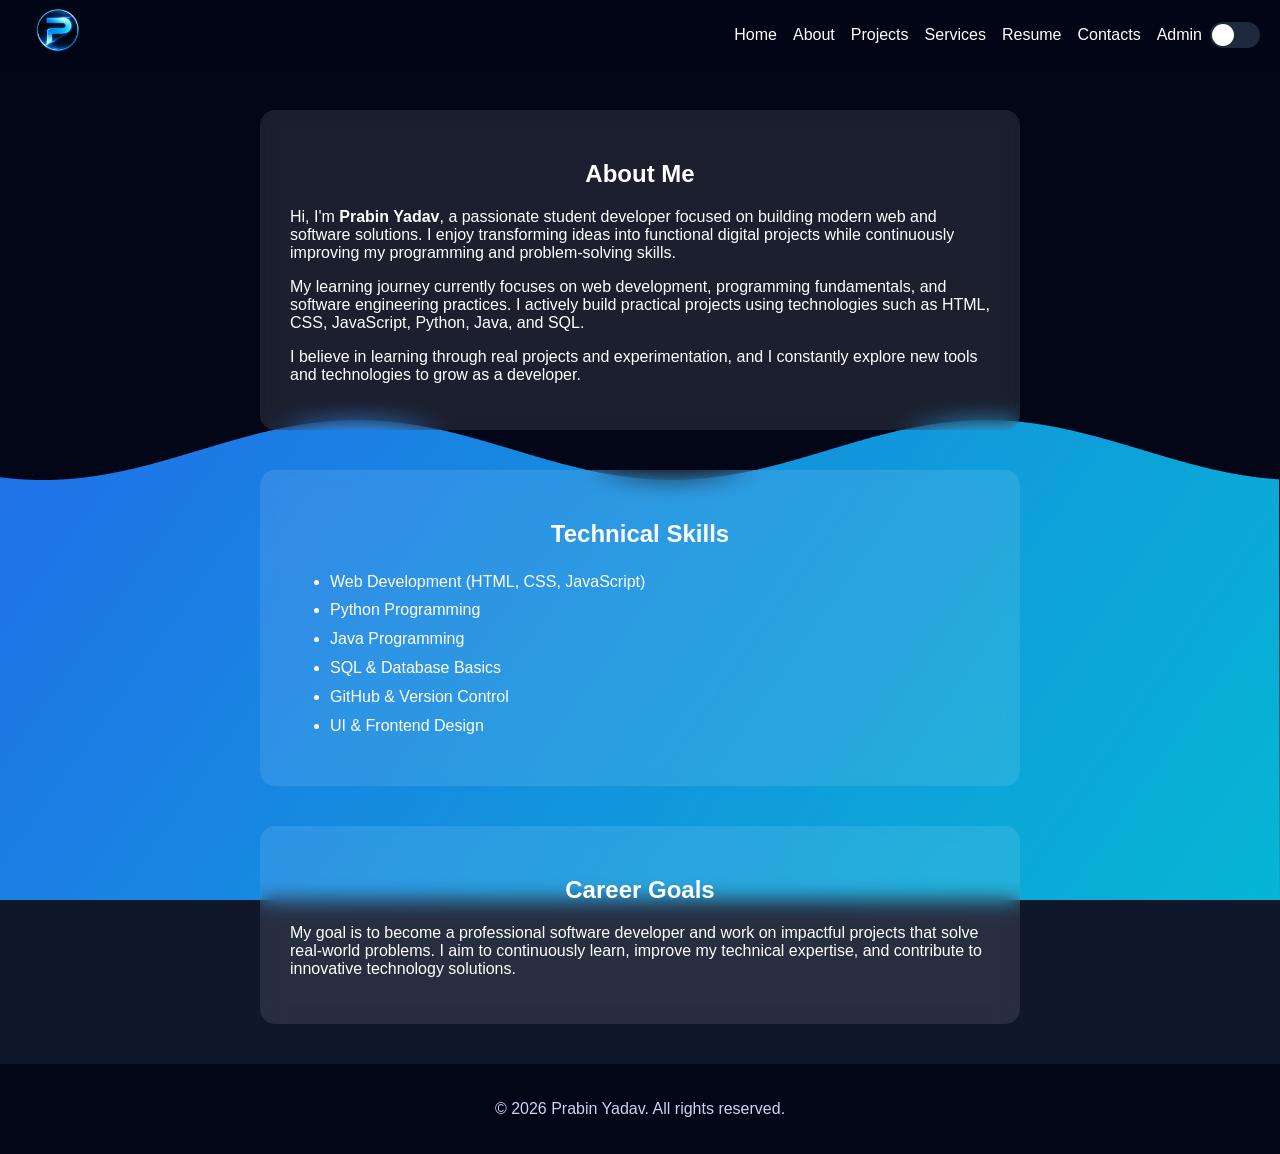
==== about.html @ 73e4a41b "Add files via upload" ====
<!DOCTYPE html>
          <html>
            <head>
           <meta name="viewport" content="width=device-width, initial-scale=1.0">
              <title>About | Prabin Yadav</title>
             <link rel="stylesheet" href="css/style.css">
            </head>

          <body>
             <canvas id="aboutCanvas" style="position:fixed;top:0;left:0;width:100vw;height:100vh;z-index:-1;"></canvas>
          <header>
    <h1 class="logo">
       <img src="images/logo.png" alt="Prabin Logo">
    </h1>


        <nav>
            <div class="menu-toggle" id="menuToggle">☰</div>
            <div class="nav-links" id="navLinks">
                <a href="index.html">Home</a>
                <a href="about.html">About</a>
                <a href="projects.html">Projects</a>
                <a href="services.html">Services</a>
                <a href="resume.html">Resume</a>
                <a href="contact.html">Contacts</a>
                <a href="admin/login.html">Admin</a>
                <div id="modeToggle" class="mode-toggle">
                    <div class="toggle-circle"></div>
                </div>
            </div>
        </nav>

</header>

<section class="glass fadeUp">

    <h2>About Me</h2>

    <p>
        Hi, I'm <strong>Prabin Yadav</strong>, a passionate student developer
        focused on building modern web and software solutions.
        I enjoy transforming ideas into functional digital projects
        while continuously improving my programming and problem-solving skills.
    </p>

    <p>
        My learning journey currently focuses on web development,
        programming fundamentals, and software engineering practices.
        I actively build practical projects using technologies such as
        HTML, CSS, JavaScript, Python, Java, and SQL.
    </p>

    <p>
        I believe in learning through real projects and experimentation,
        and I constantly explore new tools and technologies to grow as a
        developer.
    </p>

</section>

<section class="glass fadeUp">

    <h2>Technical Skills</h2>

    <ul style="line-height:1.8">
        <li>Web Development (HTML, CSS, JavaScript)</li>
        <li>Python Programming</li>
        <li>Java Programming</li>
        <li>SQL & Database Basics</li>
        <li>GitHub & Version Control</li>
        <li>UI & Frontend Design</li>
    </ul>

</section>

<section class="glass fadeUp">

    <h2>Career Goals</h2>

    <p>
        My goal is to become a professional software developer and work
        on impactful projects that solve real-world problems. I aim to
        continuously learn, improve my technical expertise, and contribute
        to innovative technology solutions.
    </p>

</section>

<footer>
    <p>© 2026 Prabin Yadav. All rights reserved. </p>
</footer>
       <script src="js/about.js"></script>

</body>
</html>

</body>
</html>
---- css/style.css ----
:root {
    --bg:#0f172a;
    --text:white;
    --card:#1e293b;
    --hero-text:#f8fafc;
}

.light {
    --bg:#f1f5f9;
    --text:#111;
    --card:white;
    --hero-text:#f8fafc;
}

body {
    margin:0;
    font-family: Arial;
    background: var(--bg);
    color: var(--text);
    transition:0.3s;
}


#particles {
    position: fixed;
    width:100%;
    height:100%;
    z-index:-1;
    top:0;
    left:0;
    background:#020617;
}

.logo img {
    height: 75px;
    width: auto;
    object-fit: contain;
    animation:fadeUp 1s ease forwards;

}


#aboutCanvas {
    position: fixed;
    width: 100%;
    height: 100%;
    top: 0;
    left: 0;
    z-index: -1;
    background: #020617;
}

#servicesCanvas {
    position: fixed;
    width: 100%;
    height: 100%;
    top: 0;
    left: 0;
    z-index: -1;
    background: #020617;
}

#resumeCanvas{
    position:fixed;
    width:100%;
    height:100%;
    top:0;
    left:0;
    z-index:-1;
    background:#020617;
}

#projectsCanvas{
    position:fixed;
    width:100%;
    height:100%;
    top:0;
    left:0;
    z-index:-1;
    background:#020617;
}

#contactCanvas {
    position:fixed;
    width:100%;
    height:100%;
    top:0;
    left:0;
    z-index:-1;
    background:#020617;
}


.contact-icons {
    margin-top:25px;
    display:flex;
    justify-content:center;
    gap:20px;
}

.contact-icons a {
    font-size:24px;
    color:white;
    transition:0.3s;
}

.contact-icons a:hover {
    color:#38bdf8;
    transform:scale(1.2);
}


header {
    background: rgba(2,6,23,0.6);
    backdrop-filter: blur(10px);
    height: 70px;
    padding:0px 20px;
    display:flex;
    justify-content:space-between;
    align-items:center;
    position:sticky;
    top:0;
    z-index:1000;
    transition:0.3s;
    animation: fadeIn 1s ease-in-out;
}

header.scrolled {
    background: rgba(2,6,23,0.95);
    box-shadow:0 4px 10px rgba(0,0,0,0.4);
}

.light header {
    background: rgba(255,255,255,0.8);
}

.light header.scrolled {
    background: rgba(255,255,255,0.95);
}


nav a {
    color:var(--text);
    margin:0px 8px;
    
    font-size: 16px;
    text-decoration:none;
    position:relative;
}

nav a::after {
    content:"";
    position:absolute;
    width:0;
    height:2px;
    bottom:-4px;
    left:0;
    background:#38bdf8;
    transition:0.3s;
}

nav a:hover::after {
    width:100%;
}

nav button {
    background:linear-gradient(45deg,#2563eb,#06b6d4);
    border:none;
    padding:6px 12px;
    border-radius:6px;
    cursor:pointer;
    color:white;
}

nav {
    display:flex;
    align-items:center;
  
}

.menu-toggle {
    display:none;
    font-size:26px;
    cursor:pointer;
    color:white;
}

.nav-links {
    display:flex;
    align-items:center;
}

.mode-toggle {
    width:50px;
    height:26px;
    background:#1e293b;
    border-radius:20px;
    cursor:pointer;
    position:relative;
    transition:0.3s;
}

.toggle-circle {
    width:22px;
    height:22px;
    background:white;
    border-radius:50%;
    position:absolute;
    top:2px;
    left:2px;
    transition:0.3s;
}

.light .mode-toggle {
    background:#38bdf8;
}

.light .toggle-circle {
    left:26px;
}


@media (max-width:768px) {

    .menu-toggle {
        display:block;
        font-size: 26px;
        cursor: pointer;
        color: var(--text);
        z-index: 1001;
    }

    .nav-links {
        position:fixed;
        top:60px;
        right:-100%;
        width: 60%;
        max-width: 260px;
        height: 100vh;
        background:rgba(2,6,23,0.95);
        backdrop-filter: blur(10px);
        display:flex;
        flex-direction:column;
        align-items:center;
        padding-top:25px;
        transition:0.3s ease;
        z-index:1000;
    }

    .nav-links a {
        margin:14px 0;
        font-size:18px;
        color: white;
    }

    .nav-links.active {
        right:0;
    }
}

@media (max-width: 768px) {
    #projectList {
        grid-template-columns: repeat(2, 1fr);
    }
}

#projectList {
    display: grid;
    grid-template-columns: repeat(3, 1fr);
    gap: 20px;
}


.hero {
    text-align: center;
    padding: 40px 20px;
    margin: 25px auto;
    border-radius: 15px;
    max-width: 500px;
    background: linear-gradient(
        45deg,
        rgba(63, 15, 240, 0.65),
        rgba(10, 197, 230, 0.65)
    );
}



.column-layout {
    flex-direction:column;
    text-align:center;
}

.column-layout .hero-image {
    margin-bottom:20px;
}



.glass {
    margin:40px auto;
    padding:30px;
    border-radius:15px;
    background:rgba(255,255,255,0.1);
    backdrop-filter:blur(10px);
    max-width:700px;   
    width:90%;
    color: var(--text);
}



.cards {
    display:grid;
    grid-template-columns:repeat(auto-fit,minmax(260px,1fr));
    gap:20px;
    padding:20px;
}

.card {
    background:var(--card);
    border-radius:12px;
    overflow:hidden;
    transition:0.3s;
    text-align:center; 
}

.card img {
    width:100%;
    height:200px;
    
    object-fit:contain;
    background:#093457;
}



.card h3,
.card p {
    text-align:center;
}

.card:hover {
    transform:translateY(-8px);
}


.fadeUp {
    animation:fadeIn 1s ease forwards;
}

@keyframes fadeIn {
    from {opacity:0; transform:translateY(20px);}
    to {opacity:1; transform:translateY(0);}
}

footer {
    background:rgba(2,6,23,0.9);
    backdrop-filter:blur(8px);
    color:#cbd5f1;
    padding:20px;
    text-align:center;
    margin-top:40px;
}

.footer-social {
    margin:12px 0;
    display:flex;
    justify-content:center;
    gap:12px;
}

.social-btn {
    width:38px;
    height:38px;
    display:flex;
    align-items:center;
    justify-content:center;

    border-radius:50%;
    text-decoration:none;
    font-weight:bold;
    color:white;

    background:linear-gradient(45deg,#2563eb,#06b6d4);
    transition:0.3s;
}

.social-btn:hover {
    transform:translateY(-3px);
    box-shadow:0 6px 15px rgba(0,0,0,0.4);
}


textarea {
    width:100%;
    padding:12px;
    margin:7px 0;
    border:none;
    border-radius:10px;
    background:rgba(255,255,255,0.2);
    color:black;
    resize:none;
    height:120px;
    box-sizing: border-box;
}

h2 {
    text-align: center;

}

.contact-box {
    max-width:500px;
    width:90%;
    margin:30px auto;
    padding:20px;
}

#contactForm {
    display:flex;
    flex-direction:column;
    align-items:center;
    gap:12px;
    margin-top:15px;
}

#contactForm input,
#contactForm textarea {
    width:80%;           
    padding:8px 12px;
    border-radius:8px;
    border:none;
    font-size:14px;
    outline:none;
    background:rgba(255,255,255,0.9);
    transition:0.3s;
    box-sizing:border-box;
}

#contactForm textarea {
    height:90px;
    resize:none;
}

#contactForm input:focus,
#contactForm textarea:focus {
    box-shadow:0 0 6px rgba(56,189,248,0.6);
}

#contactForm button {
    width:80%;
    margin-top:8px;
    padding:9px;
    border:none;
    border-radius:8px;
    background:linear-gradient(45deg,#2563eb,#06b6d4);
    color:white;
    font-size:14px;
    cursor:pointer;
    transition:0.3s;
}

#contactForm button:hover {
    transform:translateY(-2px);
    box-shadow:0 6px 18px rgba(0,0,0,0.3);
}



.hero-content {
    display:flex;
    justify-content:space-between;
    align-items:center;
    max-width:1100px;
    margin:auto;
    gap:40px;
    flex-wrap:wrap;
}

.hero-text {
    flex:1;
    min-width:300px;
}

.intro {
    font-size:22px;
    margin-bottom:10px;
}


.hero-image {
    flex:1;
    display:flex;
    justify-content:center;
}

.hero-image img {
    width:200px;
    height:200px;
    object-fit:cover;
    border-radius:50%;
    border:5px solid white;
    box-shadow:0 10px 25px rgba(0,0,0,0.4);
}


.cursor {
    font-weight:bold;
    animation:blink 1s infinite;
}

@keyframes blink {
    50% {opacity:0;}
}


.light .glass {
    background: rgba(255,255,255,0.7);
    color: #111;
}


.light .hero {
    background: linear-gradient(
        45deg,
        rgba(63,15,240,0.35),
        rgba(10,197,230,0.35)
    );
}

.glass,
.glass h2,
.glass p {
    color: var(--text);
}

.hero,
.hero h2,
.hero h3,
.hero p,
.hero .intro,
.hero #typing,
.hero .cursor {
    color: var(--hero-text);
}
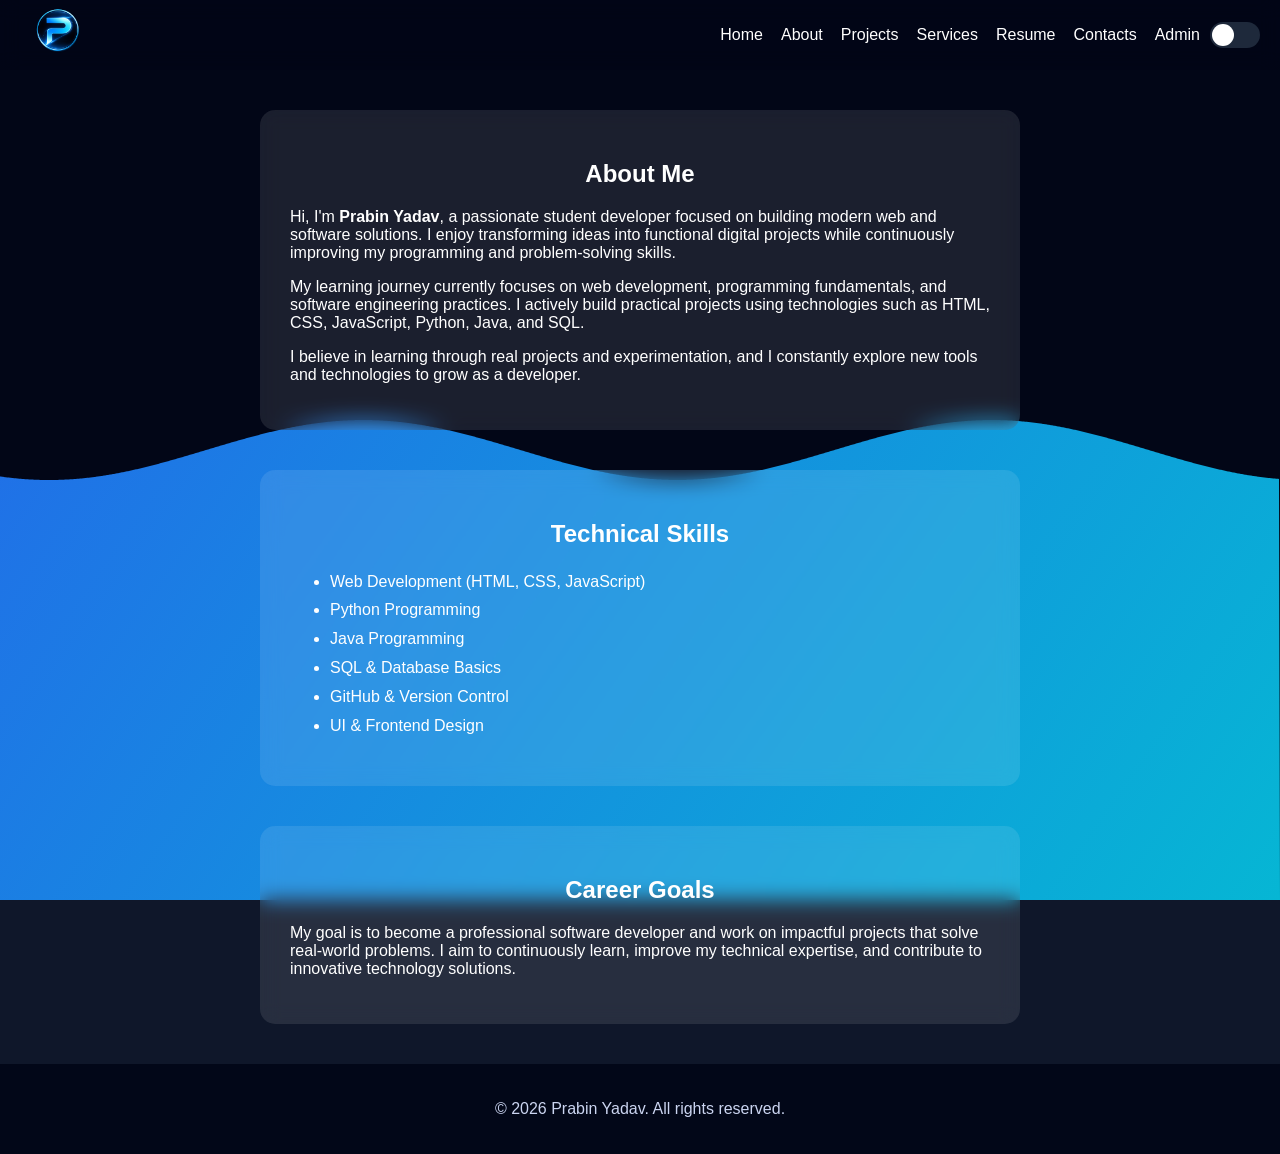
==== commit 6bf5bc19: "Fix HTML structure and update menu icon" ====
--- a/about.html
+++ b/about.html
@@ -15,7 +15,9 @@
 
 
         <nav>
-            <div class="menu-toggle" id="menuToggle">☰</div>
+            <div class="menu-toggle" id="menuToggle">
+                <span id="menuIcon">☰</span>
+            </div>
             <div class="nav-links" id="navLinks">
                 <a href="index.html">Home</a>
                 <a href="about.html">About</a>
@@ -96,3 +98,4 @@
 
 </body>
 </html>
+
--- a/css/style.css
+++ b/css/style.css
@@ -18,8 +18,12 @@
     background: var(--bg);
     color: var(--text);
     transition:0.3s;
-}
-
+    overflow-x: hidden;
+}
+
+body.menu-open {
+    overflow: hidden;
+}  
 
 #particles {
     position: fixed;
@@ -188,6 +192,8 @@
 .nav-links {
     display:flex;
     align-items:center;
+    gap: 2px;
+    position: relative;
 }
 
 .mode-toggle {
@@ -222,19 +228,24 @@
 
 @media (max-width:768px) {
 
+    nav {
+    position: relative;
+    width: 100%;
+}
+    
     .menu-toggle {
         display:block;
         font-size: 26px;
         cursor: pointer;
         color: var(--text);
-        z-index: 1001;
+        z-index: 1100;
     }
 
     .nav-links {
         position:fixed;
-        top:60px;
+        top: 0;
         right:-100%;
-        width: 60%;
+        width: 75%;
         max-width: 260px;
         height: 100vh;
         background:rgba(2,6,23,0.95);
@@ -242,9 +253,11 @@
         display:flex;
         flex-direction:column;
         align-items:center;
-        padding-top:25px;
-        transition:0.3s ease;
-        z-index:1000;
+        justify-content: start;
+        padding-top:80px;
+        transition: right 0.35s cubic-bezier(.77,0,.18,1);
+        z-index:2000;
+        box-shadow: -5px 0 20px rgba(0,0,0,0.5);
     }
 
     .nav-links a {
@@ -254,7 +267,7 @@
     }
 
     .nav-links.active {
-        right:0;
+        right: 0;
     }
 }
 
@@ -545,3 +558,11 @@
     color: var(--hero-text);
 }
 
+
+
+
+
+
+
+
+
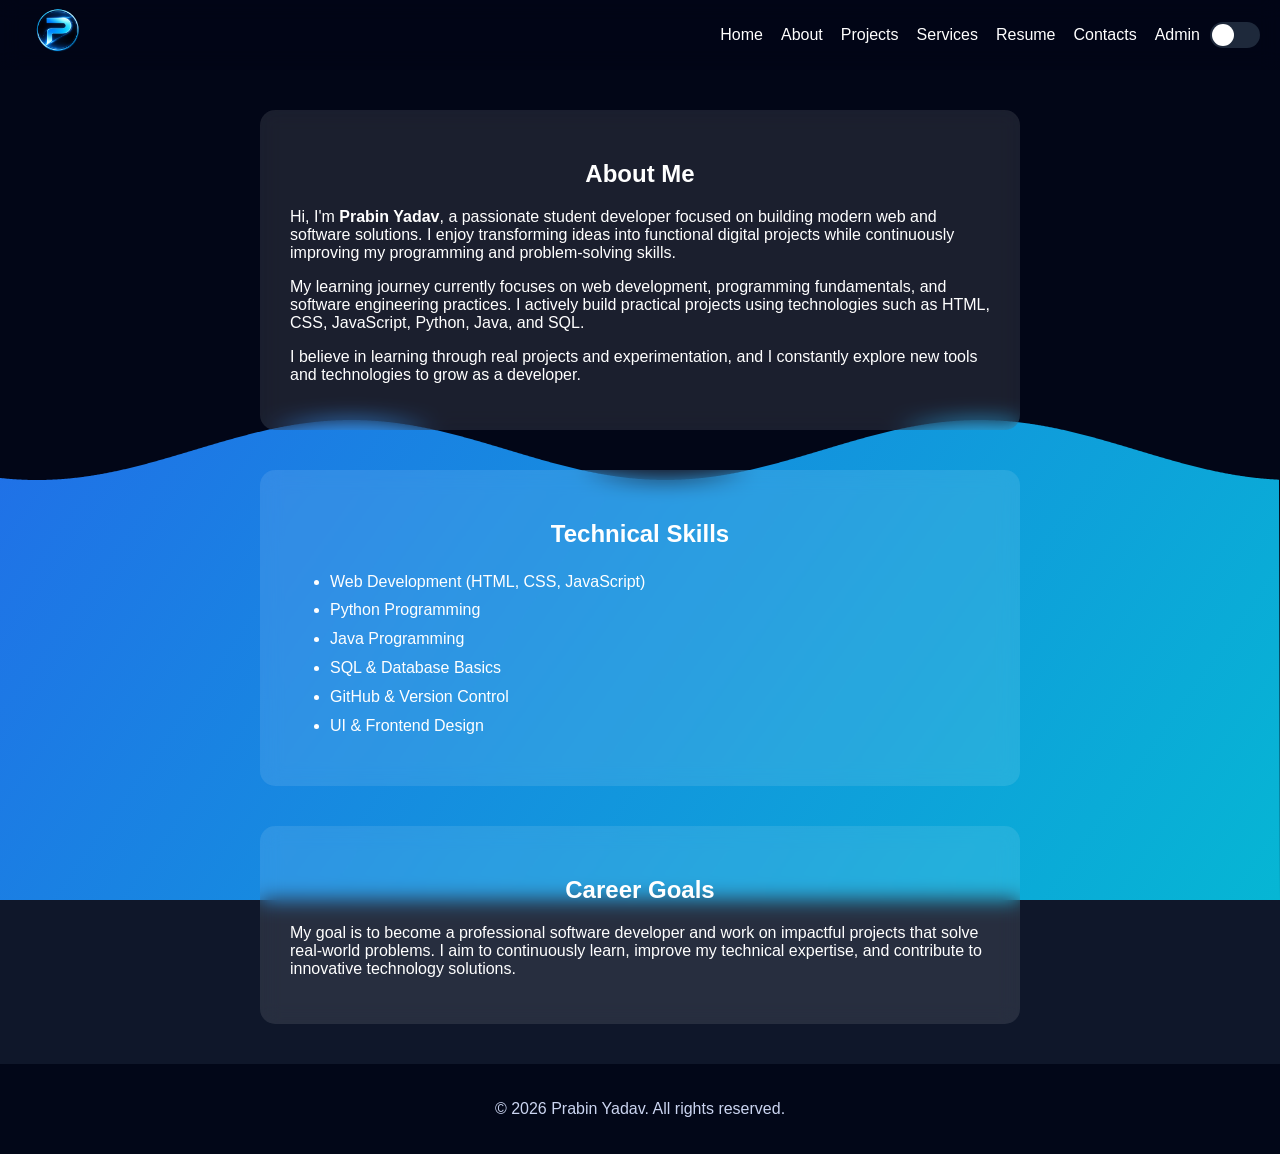
==== commit 217db883: "Refactor about.html for improved HTML structure Updated HTML structure and added charset meta tag." ====
--- a/about.html
+++ b/about.html
@@ -1,6 +1,7 @@
 <!DOCTYPE html>
           <html>
             <head>
+               <meta charset="UTF-8">
            <meta name="viewport" content="width=device-width, initial-scale=1.0">
               <title>About | Prabin Yadav</title>
              <link rel="stylesheet" href="css/style.css">
@@ -99,3 +100,4 @@
 </body>
 </html>
 
+
--- a/css/style.css
+++ b/css/style.css
@@ -10,6 +10,12 @@
     --text:#111;
     --card:white;
     --hero-text:#f8fafc;
+}
+
+html, body {
+    width: 100%;
+    max-width: 100%;
+    overflow-x: hidden;
 }
 
 body {
@@ -179,6 +185,7 @@
 nav {
     display:flex;
     align-items:center;
+    justify-content: flex-end;
   
 }
 
@@ -187,6 +194,10 @@
     font-size:26px;
     cursor:pointer;
     color:white;
+    margin-left: auto;
+    padding: 8px 10px;
+    position: relative;
+    z-index: 4000;
 }
 
 .nav-links {
@@ -229,7 +240,7 @@
 @media (max-width:768px) {
 
     nav {
-    position: relative;
+    justify-content: flex-end;
     width: 100%;
 }
     
@@ -244,8 +255,8 @@
     .nav-links {
         position:fixed;
         top: 0;
-        right:-100%;
-        width: 75%;
+        right: -120%;
+        width: 60%;
         max-width: 260px;
         height: 100vh;
         background:rgba(2,6,23,0.95);
@@ -253,10 +264,11 @@
         display:flex;
         flex-direction:column;
         align-items:center;
-        justify-content: start;
-        padding-top:80px;
-        transition: right 0.35s cubic-bezier(.77,0,.18,1);
-        z-index:2000;
+        
+        padding-top:90px;
+        
+        transition: right 0.35s ease;
+        z-index: 1500;
         box-shadow: -5px 0 20px rgba(0,0,0,0.5);
     }
 
@@ -269,6 +281,18 @@
     .nav-links.active {
         right: 0;
     }
+}
+
+#menuIcon {
+    position: relative;
+    z-index: 2000;
+}
+
+body.menu-open #menuToggle {
+    position: fixed;
+    right: 20px;
+    top: 20px;
+    z-index: 4000;
 }
 
 @media (max-width: 768px) {
@@ -566,3 +590,7 @@
 
 
 
+
+
+
+
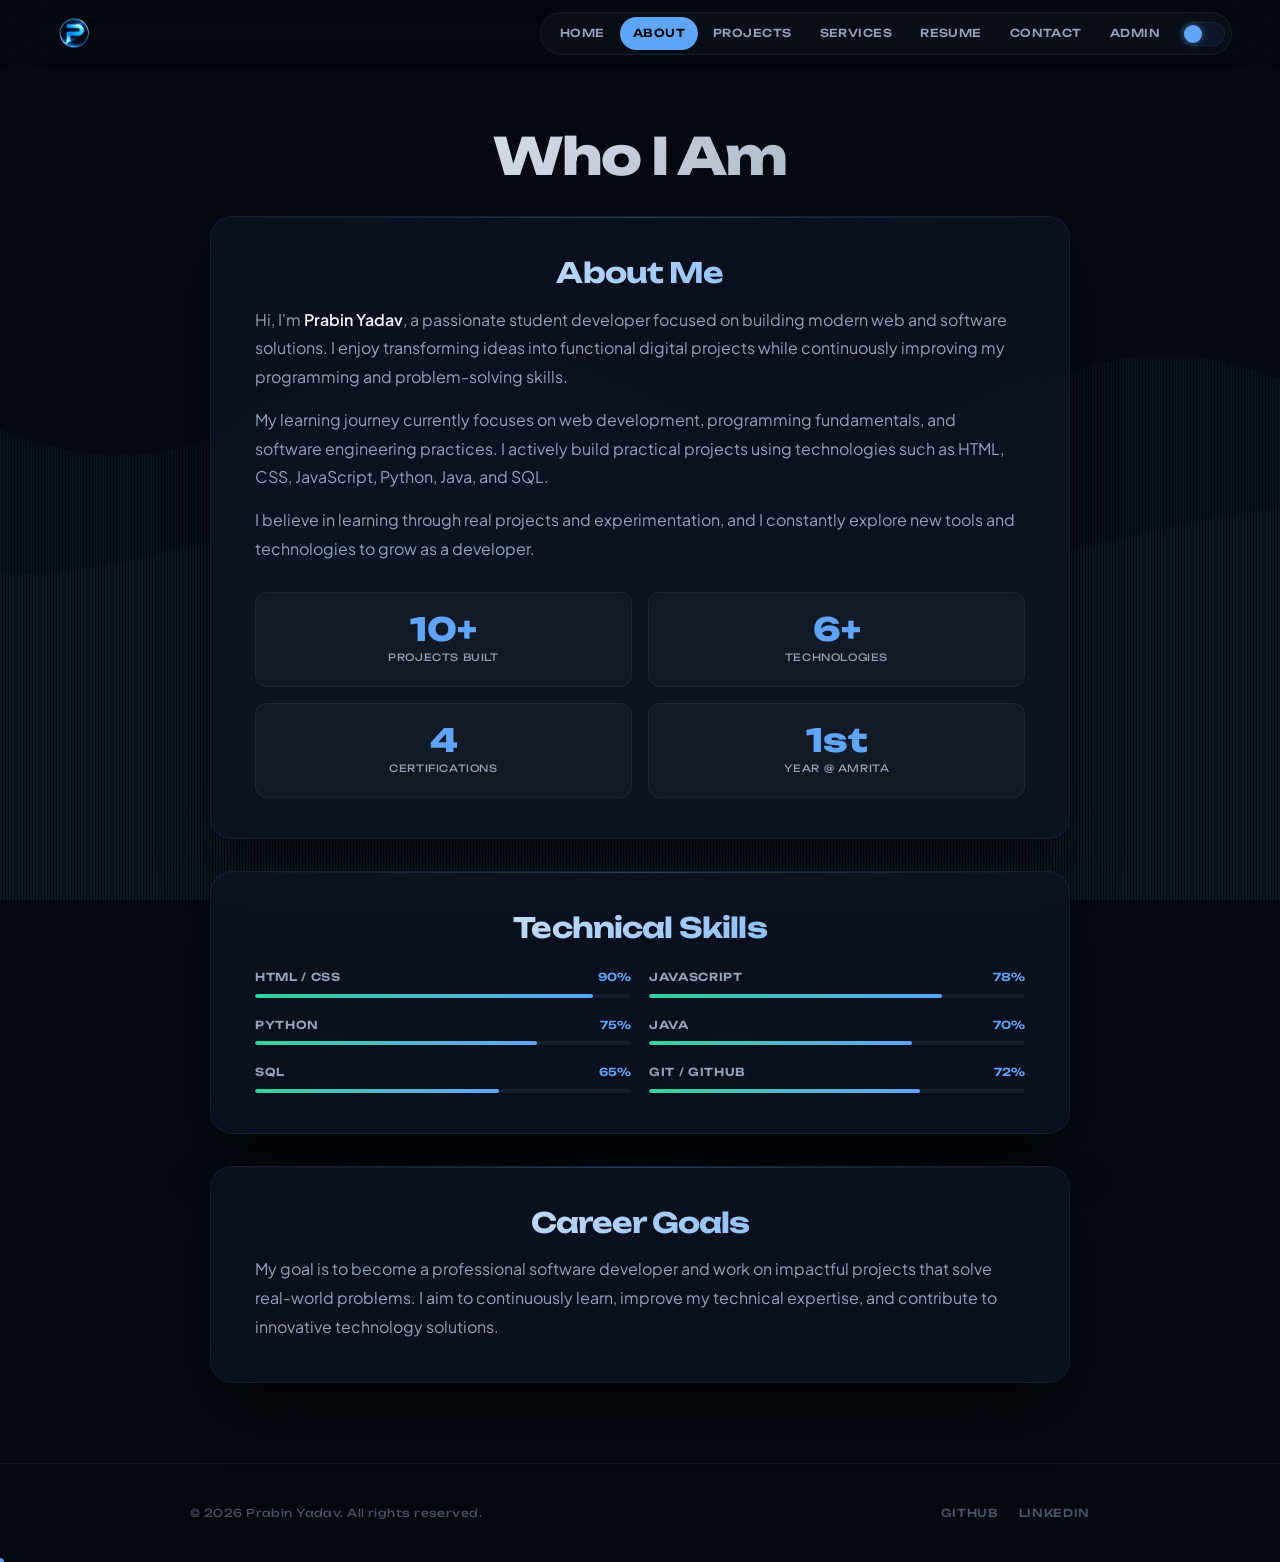
==== commit f1ac0e39: "Add files via upload" ====
--- a/about.html
+++ b/about.html
@@ -1,103 +1,187 @@
-<!DOCTYPE html>
-          <html>
-            <head>
-               <meta charset="UTF-8">
-           <meta name="viewport" content="width=device-width, initial-scale=1.0">
-              <title>About | Prabin Yadav</title>
-             <link rel="stylesheet" href="css/style.css">
-            </head>
-
-          <body>
-             <canvas id="aboutCanvas" style="position:fixed;top:0;left:0;width:100vw;height:100vh;z-index:-1;"></canvas>
-          <header>
-    <h1 class="logo">
-       <img src="images/logo.png" alt="Prabin Logo">
-    </h1>
-
-
-        <nav>
-            <div class="menu-toggle" id="menuToggle">
-                <span id="menuIcon">☰</span>
-            </div>
-            <div class="nav-links" id="navLinks">
-                <a href="index.html">Home</a>
-                <a href="about.html">About</a>
-                <a href="projects.html">Projects</a>
-                <a href="services.html">Services</a>
-                <a href="resume.html">Resume</a>
-                <a href="contact.html">Contacts</a>
-                <a href="admin/login.html">Admin</a>
-                <div id="modeToggle" class="mode-toggle">
-                    <div class="toggle-circle"></div>
-                </div>
-            </div>
-        </nav>
-
-</header>
-
-<section class="glass fadeUp">
-
-    <h2>About Me</h2>
-
-    <p>
-        Hi, I'm <strong>Prabin Yadav</strong>, a passionate student developer
-        focused on building modern web and software solutions.
-        I enjoy transforming ideas into functional digital projects
-        while continuously improving my programming and problem-solving skills.
-    </p>
-
-    <p>
-        My learning journey currently focuses on web development,
-        programming fundamentals, and software engineering practices.
-        I actively build practical projects using technologies such as
-        HTML, CSS, JavaScript, Python, Java, and SQL.
-    </p>
-
-    <p>
-        I believe in learning through real projects and experimentation,
-        and I constantly explore new tools and technologies to grow as a
-        developer.
-    </p>
-
-</section>
-
-<section class="glass fadeUp">
-
-    <h2>Technical Skills</h2>
-
-    <ul style="line-height:1.8">
-        <li>Web Development (HTML, CSS, JavaScript)</li>
-        <li>Python Programming</li>
-        <li>Java Programming</li>
-        <li>SQL & Database Basics</li>
-        <li>GitHub & Version Control</li>
-        <li>UI & Frontend Design</li>
-    </ul>
-
-</section>
-
-<section class="glass fadeUp">
-
-    <h2>Career Goals</h2>
-
-    <p>
-        My goal is to become a professional software developer and work
-        on impactful projects that solve real-world problems. I aim to
-        continuously learn, improve my technical expertise, and contribute
-        to innovative technology solutions.
-    </p>
-
-</section>
-
-<footer>
-    <p>© 2026 Prabin Yadav. All rights reserved. </p>
-</footer>
-       <script src="js/about.js"></script>
-
-</body>
-</html>
-
-</body>
-</html>
-
-
+<!DOCTYPE html>
+<html lang="en">
+<head>
+  <meta charset="UTF-8">
+  <meta name="viewport" content="width=device-width, initial-scale=1.0">
+  <title>About | Prabin Yadav</title>
+  <link rel="stylesheet" href="css/style.css">
+</head>
+<body>
+
+<canvas id="aboutCanvas"></canvas>
+
+<header>
+  <div class="logo">
+    <img src="images/logo.png" alt="Prabin Yadav">
+  </div>
+  <nav>
+    <div class="nav-links" id="navLinks">
+      <a href="index.html">Home</a>
+      <a href="about.html">About</a>
+      <a href="projects.html">Projects</a>
+      <a href="services.html">Services</a>
+      <a href="resume.html">Resume</a>
+      <a href="contact.html">Contact</a>
+      <a href="admin/login.html">Admin</a>
+      <div id="modeToggle" class="mode-toggle"><div class="toggle-circle"></div></div>
+    </div>
+    <div class="menu-toggle" id="menuToggle"><span id="menuIcon">☰</span></div>
+  </nav>
+</header>
+
+<div class="page-heading reveal">
+  
+  <h2 class="section-title">Who I Am</h2>
+</div>
+
+<section class="glass reveal">
+  <h2>About Me</h2>
+  <p>
+    Hi, I'm <strong>Prabin Yadav</strong>, a passionate student developer
+    focused on building modern web and software solutions.
+    I enjoy transforming ideas into functional digital projects
+    while continuously improving my programming and problem-solving skills.
+  </p>
+  <p style="margin-top:14px;">
+    My learning journey currently focuses on web development,
+    programming fundamentals, and software engineering practices.
+    I actively build practical projects using technologies such as
+    HTML, CSS, JavaScript, Python, Java, and SQL.
+  </p>
+  <p style="margin-top:14px;">
+    I believe in learning through real projects and experimentation,
+    and I constantly explore new tools and technologies to grow as a developer.
+  </p>
+
+  <div class="about-intro" style="margin-top:28px;">
+    <div class="stat-box">
+      <div class="stat-num">10+</div>
+      <div class="stat-label">Projects Built</div>
+    </div>
+
+    <div class="stat-box">
+      <div class="stat-num">6+</div>
+      <div class="stat-label">Technologies</div>
+    </div>
+
+    <div class="stat-box">
+      <div class="stat-num">4</div>
+      <div class="stat-label">Certifications</div>
+    </div>
+
+    <div class="stat-box">
+      <div class="stat-num">1st</div>
+      <div class="stat-label">Year @ Amrita</div>
+    </div>
+
+  </div>
+</section>
+
+<section class="glass reveal">
+  <h2>Technical Skills</h2>
+  <div class="skills-grid">
+    <div class="skill-item">
+      <div class="skill-header">
+        <span class="skill-name">HTML / CSS</span>
+        <span class="skill-pct">90%</span>
+      </div>
+
+      <div class="skill-track">
+        <div class="skill-bar" data-pct="90">
+        </div>
+      </div>
+
+    </div>
+
+    <div class="skill-item">
+      <div class="skill-header">
+        <span class="skill-name">JavaScript</span>
+        <span class="skill-pct">78%</span>
+      </div>
+
+      <div class="skill-track">
+        <div class="skill-bar" data-pct="78">
+        </div>
+      </div>
+
+    </div>
+
+    <div class="skill-item">
+      <div class="skill-header">
+        <span class="skill-name">Python</span>
+        <span class="skill-pct">75%</span>
+      </div>
+
+      <div class="skill-track">
+        <div class="skill-bar" data-pct="75">
+        </div>
+      </div>
+
+    </div>
+
+    <div class="skill-item">
+      <div class="skill-header">
+        <span class="skill-name">Java</span>
+        <span class="skill-pct">70%</span>
+      </div>
+
+      <div class="skill-track">
+        <div class="skill-bar" data-pct="70">
+        </div>
+      </div>
+
+    </div>
+
+    <div class="skill-item">
+      <div class="skill-header">
+        <span class="skill-name">SQL</span>
+        <span class="skill-pct">65%</span>
+      </div>
+
+      <div class="skill-track">
+        <div class="skill-bar" data-pct="65">
+        </div>
+      </div>
+
+    </div>
+
+    <div class="skill-item">
+      <div class="skill-header">
+        <span class="skill-name">Git / GitHub</span>
+        <span class="skill-pct">72%</span>
+      </div>
+
+      <div class="skill-track">
+        <div class="skill-bar" data-pct="72">
+        </div>
+      </div>
+
+    </div>
+
+  </div>
+</section>
+
+<section class="glass reveal" style="margin-bottom:80px;">
+  <h2>Career Goals</h2>
+  <p>
+    My goal is to become a professional software developer and work
+    on impactful projects that solve real-world problems. I aim to
+    continuously learn, improve my technical expertise, and contribute
+    to innovative technology solutions.
+  </p>
+</section>
+
+<footer>
+  <div class="footer-inner">
+    <span class="footer-copy">© 2026 Prabin Yadav. All rights reserved.</span>
+    <div class="footer-links">
+      <a href="https://github.com/hell-codes" target="_blank">GitHub</a>
+      <a href="https://linkedin.com/in/prabinyadav" target="_blank">LinkedIn</a>
+    </div>
+  </div>
+</footer>
+
+<script src="js/nav.js"></script>
+<script src="js/about.js"></script>
+</body>
+</html>
--- a/css/style.css
+++ b/css/style.css
@@ -1,596 +1,1481 @@
+@import url('https://fonts.googleapis.com/css2?family=Unbounded:wght@300;400;500;600;700;800&family=Plus+Jakarta+Sans:ital,wght@0,300;0,400;0,500;0,600;1,300&display=swap');
+
 :root {
-    --bg:#0f172a;
-    --text:white;
-    --card:#1e293b;
-    --hero-text:#f8fafc;
+  --bg:          #04080f;
+  --bg-2:        #080e1a;
+  --bg-3:        #0d1526;
+  --surface:     rgba(13, 21, 38, 0.7);
+  --surface-2:   rgba(255,255,255,0.03);
+  --border:      rgba(96, 165, 250, 0.1);
+  --border-2:    rgba(255,255,255,0.06);
+  --accent:      #60a5fa;
+  --accent-2:    #34d399;
+  --accent-3:    #f472b6;
+  --glow-blue:   rgba(96,165,250,0.2);
+  --glow-green:  rgba(52,211,153,0.15);
+  --text:        #f1f5f9;
+  --text-2:      #94a3b8;
+  --text-3:      #475569;
+  --nav-h:       68px;
+  --radius:      14px;
+  --radius-lg:   22px;
+  --shadow:      0 30px 60px -15px rgba(0,0,0,0.7);
+  --font-display:'Unbounded', sans-serif;
+  --font-body:   'Plus Jakarta Sans', sans-serif;
 }
 
 .light {
-    --bg:#f1f5f9;
-    --text:#111;
-    --card:white;
-    --hero-text:#f8fafc;
-}
-
-html, body {
+  --bg:        #f8faff;
+  --bg-2:      #f0f4fe;
+  --bg-3:      #e8eeff;
+  --surface:   rgba(255,255,255,0.85);
+  --surface-2: rgba(0,0,0,0.02);
+  --border:    rgba(59,130,246,0.15);
+  --border-2:  rgba(0,0,0,0.07);
+  --text:      #0f172a;
+  --text-2:    #475569;
+  --text-3:    #94a3b8;
+  --glow-blue: rgba(59,130,246,0.08);
+  --shadow:    0 20px 40px -10px rgba(0,0,0,0.12);
+}
+
+*, *::before, *::after { 
+  box-sizing: border-box; 
+  margin: 0; 
+  padding: 0; 
+}
+
+html {
+  scroll-behavior: smooth;
+  overflow-x: clip;
+  font-size: 16px;
+}
+
+body {
+  font-family: var(--font-body);
+  background: var(--bg);
+  color: var(--text);
+  line-height: 1.7;
+  overflow-x: clip;
+  transition: background .4s, color .4s;
+  cursor: none;
+}
+
+body.menu-open { 
+  overflow: hidden; 
+}
+
+#cursor-dot {
+  position: fixed;
+  width: 8px; height: 8px;
+  background: var(--accent);
+  border-radius: 50%;
+  pointer-events: none;
+  z-index: 99999;
+  transition: transform .15s ease, opacity .3s;
+  transform: translate(-50%,-50%);
+  mix-blend-mode: difference;
+}
+
+#cursor-ring {
+  position: fixed;
+  width: 36px; 
+  height: 36px;
+  border: 1.5px solid rgba(96,165,250,0.6);
+  border-radius: 50%;
+  pointer-events: none;
+  z-index: 99998;
+  transition: transform .08s linear, width .2s, height .2s, border-color .2s;
+  transform: translate(-50%,-50%);
+}
+
+#cursor-ring.hovered {
+  width: 54px; 
+  height: 54px;
+  border-color: var(--accent-2);
+  background: rgba(52,211,153,0.04);
+}
+
+@media (hover: none) {
+  #cursor-dot, #cursor-ring { 
+    display: none; 
+  }
+  body { 
+    cursor: auto; 
+  }
+}
+
+#scroll-progress {
+  position: fixed;
+  top: 0; 
+  left: 0;
+  height: 2px;
+  width: 0%;
+  background: linear-gradient(90deg, var(--accent-2), var(--accent), var(--accent-3));
+  z-index: 99997;
+  transition: width .08s linear;
+}
+
+#particles, #aboutCanvas, #servicesCanvas,
+#resumeCanvas, #projectsCanvas, #contactCanvas {
+  position: fixed;
+  inset: 0;
+  width: 100%; 
+  height: 100%;
+  z-index: -1;
+  background: var(--bg);
+}
+
+h1,h2,h3,h4,h5 {
+  font-family: var(--font-display);
+  letter-spacing: -0.03em;
+  line-height: 1.15;
+  color: var(--text);
+}
+
+h2 {
+  font-size: clamp(1.6rem, 3.5vw, 2.2rem);
+  font-weight: 700;
+}
+
+p {
+  color: var(--text-2);
+  font-weight: 400;
+  line-height: 1.8;
+}
+
+a { 
+  text-decoration: none; 
+  color: inherit; 
+}
+
+strong { 
+  color: var(--text); 
+  font-weight: 600; 
+}
+
+header {
+  position: sticky;
+  top: 0;
+  z-index: 1000;
+  height: var(--nav-h);
+  display: flex;
+  align-items: center;
+  justify-content: space-between;
+  padding: 0 clamp(16px, 4vw, 48px);
+  background: rgba(4,8,15,0.6);
+  backdrop-filter: blur(24px) saturate(160%);
+  -webkit-backdrop-filter: blur(24px) saturate(160%);
+  border-bottom: 1px solid transparent;
+  transition: border-color .3s, background .3s, box-shadow .3s;
+}
+
+header.scrolled {
+  border-bottom-color: var(--border);
+  background: rgba(4,8,15,0.88);
+  box-shadow: 0 8px 32px rgba(0,0,0,0.4);
+}
+
+.light header {
+  background: rgba(248,250,255,0.7);
+}
+
+.light header.scrolled {
+  background: rgba(248,250,255,0.95);
+  box-shadow: 0 4px 20px rgba(0,0,0,0.08);
+}
+
+header::after {
+  content: '';
+  position: absolute;
+  bottom: -1px; 
+  left: 50%;
+  width: 0; 
+  height: 1px;
+  background: linear-gradient(90deg, transparent, var(--accent), transparent);
+  transition: width .6s ease, left .6s ease;
+}
+
+header.scrolled::after {
+  width: 100%; 
+  left: 0;
+}
+
+.logo {
+  display: flex; 
+  align-items: center;
+  flex-shrink: 0;
+}
+
+.logo img {
+  height: 52px;
+  width: auto;
+  object-fit: contain;
+  transition: filter .3s, transform .3s;
+  filter: drop-shadow(0 0 0 transparent);
+}
+
+.logo img:hover {
+  transform: scale(1.06);
+  filter: drop-shadow(0 0 10px var(--glow-blue));
+}
+
+nav {
+  display: flex;
+  align-items: center;
+  gap: 6px;
+}
+
+.nav-links {
+  display: flex;
+  align-items: center;
+  gap: 2px;
+  background: var(--surface-2);
+  border: 1px solid var(--border-2);
+  border-radius: 50px;
+  padding: 4px 6px;
+}
+
+nav a {
+  font-family: var(--font-display);
+  font-size: 11px;
+  font-weight: 500;
+  letter-spacing: 0.04em;
+  text-transform: uppercase;
+  color: var(--text-2);
+  padding: 7px 13px;
+  border-radius: 50px;
+  transition: color .2s, background .2s;
+  white-space: nowrap;
+  position: relative;
+}
+
+nav a:hover {
+  color: var(--text);
+  background: rgba(255,255,255,0.06);
+}
+
+nav a.active {
+  color: var(--bg);
+  background: var(--accent);
+  font-weight: 600;
+}
+
+.light nav a.active {
+  color: #fff;
+  background: #3b82f6;
+}
+
+.mode-toggle {
+  width: 44px; height: 24px;
+  background: var(--bg-3);
+  border: 1px solid var(--border);
+  border-radius: 12px;
+  cursor: none;
+  position: relative;
+  transition: .3s;
+  flex-shrink: 0;
+  margin-left: 6px;
+}
+
+.mode-toggle:hover { 
+  border-color: var(--accent); 
+}
+
+.toggle-circle {
+  width: 18px; 
+  height: 18px;
+  background: var(--accent);
+  border-radius: 50%;
+  position: absolute;
+  top: 2px; 
+  left: 2px;
+  transition: all .35s cubic-bezier(.34,1.56,.64,1);
+  box-shadow: 0 0 8px rgba(96,165,250,.5);
+}
+
+.light .toggle-circle { 
+  left: 22px; 
+  background: #f59e0b; 
+}
+
+.menu-toggle {
+  display: none;
+  align-items: center; 
+  justify-content: center;
+  width: 44px; 
+  height: 44px;
+  border-radius: 10px;
+  border: 1px solid var(--border-2);
+  background: var(--surface-2);
+  cursor: pointer;
+  font-size: 20px;
+  color: var(--text);
+  transition: .2s;
+  line-height: 1;
+  text-align: center;
+}
+
+.menu-toggle:hover {
+  border-color: var(--accent);
+  color: var(--accent);
+}
+
+
+@media (max-width: 768px) {
+
+  nav {
     width: 100%;
-    max-width: 100%;
-    overflow-x: hidden;
-}
-
-body {
-    margin:0;
-    font-family: Arial;
-    background: var(--bg);
+    justify-content: flex-end;
+  }
+
+  .menu-toggle {
+    display: flex;
+    font-size: 26px;
+    cursor: pointer;
     color: var(--text);
-    transition:0.3s;
-    overflow-x: hidden;
-}
-
-body.menu-open {
-    overflow: hidden;
-}  
-
-#particles {
+    z-index: 1100;
+  }
+
+  .nav-links {
     position: fixed;
-    width:100%;
-    height:100%;
-    z-index:-1;
-    top:0;
-    left:0;
-    background:#020617;
-}
-
-.logo img {
-    height: 75px;
+    top: 0;
+    right: -120%;
+    width: 60%;
+    max-width: 250px;
+    height: 100vh;
+    background: rgba(4, 8, 15, 0.97);
+    display: flex;
+    flex-direction: column;
+    align-items: center;
+    padding-top: 90px;
+    gap: 0;
+    transition: right 0.35s ease;
+    z-index: 1500;
+    box-shadow: -5px 0 20px rgba(0, 0, 0, 0.5);
+    overflow-y: auto;
+    -webkit-overflow-scrolling: touch;
+  }
+
+  .light .nav-links {
+    background: rgba(248, 250, 255, 0.98);
+  }
+
+  .nav-links a {
+    margin: 14px 0;
+    font-size: 18px;
+    color: white;
+    padding: 6px 16px;
+    border-radius: 8px;
     width: auto;
-    object-fit: contain;
-    animation:fadeUp 1s ease forwards;
-
-}
-
-
-#aboutCanvas {
-    position: fixed;
-    width: 100%;
-    height: 100%;
-    top: 0;
-    left: 0;
-    z-index: -1;
-    background: #020617;
-}
-
-#servicesCanvas {
-    position: fixed;
-    width: 100%;
-    height: 100%;
-    top: 0;
-    left: 0;
-    z-index: -1;
-    background: #020617;
-}
-
-#resumeCanvas{
-    position:fixed;
-    width:100%;
-    height:100%;
-    top:0;
-    left:0;
-    z-index:-1;
-    background:#020617;
-}
-
-#projectsCanvas{
-    position:fixed;
-    width:100%;
-    height:100%;
-    top:0;
-    left:0;
-    z-index:-1;
-    background:#020617;
-}
-
-#contactCanvas {
-    position:fixed;
-    width:100%;
-    height:100%;
-    top:0;
-    left:0;
-    z-index:-1;
-    background:#020617;
-}
-
-
-.contact-icons {
-    margin-top:25px;
-    display:flex;
-    justify-content:center;
-    gap:20px;
-}
-
-.contact-icons a {
-    font-size:24px;
-    color:white;
-    transition:0.3s;
-}
-
-.contact-icons a:hover {
-    color:#38bdf8;
-    transform:scale(1.2);
-}
-
-
-header {
-    background: rgba(2,6,23,0.6);
-    backdrop-filter: blur(10px);
-    height: 70px;
-    padding:0px 20px;
-    display:flex;
-    justify-content:space-between;
-    align-items:center;
-    position:sticky;
-    top:0;
-    z-index:1000;
-    transition:0.3s;
-    animation: fadeIn 1s ease-in-out;
-}
-
-header.scrolled {
-    background: rgba(2,6,23,0.95);
-    box-shadow:0 4px 10px rgba(0,0,0,0.4);
-}
-
-.light header {
-    background: rgba(255,255,255,0.8);
-}
-
-.light header.scrolled {
-    background: rgba(255,255,255,0.95);
-}
-
-
-nav a {
-    color:var(--text);
-    margin:0px 8px;
-    
-    font-size: 16px;
-    text-decoration:none;
-    position:relative;
-}
-
-nav a::after {
-    content:"";
-    position:absolute;
-    width:0;
-    height:2px;
-    bottom:-4px;
-    left:0;
-    background:#38bdf8;
-    transition:0.3s;
-}
-
-nav a:hover::after {
-    width:100%;
-}
-
-nav button {
-    background:linear-gradient(45deg,#2563eb,#06b6d4);
-    border:none;
-    padding:6px 12px;
-    border-radius:6px;
-    cursor:pointer;
-    color:white;
-}
-
-nav {
-    display:flex;
-    align-items:center;
-    justify-content: flex-end;
-  
-}
-
-.menu-toggle {
-    display:none;
-    font-size:26px;
-    cursor:pointer;
-    color:white;
-    margin-left: auto;
-    padding: 8px 10px;
-    position: relative;
-    z-index: 4000;
-}
-
-.nav-links {
-    display:flex;
-    align-items:center;
-    gap: 2px;
-    position: relative;
-}
-
-.mode-toggle {
-    width:50px;
-    height:26px;
-    background:#1e293b;
-    border-radius:20px;
-    cursor:pointer;
-    position:relative;
-    transition:0.3s;
-}
-
-.toggle-circle {
-    width:22px;
-    height:22px;
-    background:white;
-    border-radius:50%;
-    position:absolute;
-    top:2px;
-    left:2px;
-    transition:0.3s;
-}
-
-.light .mode-toggle {
-    background:#38bdf8;
-}
-
-.light .toggle-circle {
-    left:26px;
-}
-
-
-@media (max-width:768px) {
-
-    nav {
-    justify-content: flex-end;
-    width: 100%;
-}
-    
-    .menu-toggle {
-        display:block;
-        font-size: 26px;
-        cursor: pointer;
-        color: var(--text);
-        z-index: 1100;
-    }
-
-    .nav-links {
-        position:fixed;
-        top: 0;
-        right: -120%;
-        width: 60%;
-        max-width: 260px;
-        height: 100vh;
-        background:rgba(2,6,23,0.95);
-        backdrop-filter: blur(10px);
-        display:flex;
-        flex-direction:column;
-        align-items:center;
-        
-        padding-top:90px;
-        
-        transition: right 0.35s ease;
-        z-index: 1500;
-        box-shadow: -5px 0 20px rgba(0,0,0,0.5);
-    }
-
-    .nav-links a {
-        margin:14px 0;
-        font-size:18px;
-        color: white;
-    }
-
-    .nav-links.active {
-        right: 0;
-    }
-}
+    text-align: center;
+  }
+
+  .light .nav-links a {
+    color: var(--text);
+  }
+
+  .nav-links a.active {
+    color: var(--accent);
+    background: rgba(96, 165, 250, 0.1);
+  }
+
+  .nav-links.active {
+    right: 0;
+  }
+
+  .mode-toggle {
+    margin: 20px auto 0;
+  }
+}
+
 
 #menuIcon {
-    position: relative;
-    z-index: 2000;
-}
+  display: flex;
+  align-items: center;
+  justify-content: center;
+  line-height: 1;
+  position: relative;
+  z-index: 2000;
+}
+
 
 body.menu-open #menuToggle {
-    position: fixed;
-    right: 20px;
-    top: 20px;
-    z-index: 4000;
+  position: fixed;
+  right: 20px;
+  top: 20px;
+  z-index: 4000;
+}
+
+
+.section-title {
+  font-family: var(--font-display);
+  font-size: clamp(2rem, 5vw, 3.2rem);
+  font-weight: 800;
+  line-height: 1.1;
+  margin-bottom: 20px;
+  background: linear-gradient(135deg, var(--text) 0%, var(--text-2) 100%);
+  -webkit-background-clip: text;
+  -webkit-text-fill-color: transparent;
+  background-clip: text;
+}
+
+.hero-section {
+  min-height: calc(100vh - var(--nav-h));
+  display: flex;
+  align-items: center;
+  justify-content: center;
+  padding: 40px clamp(16px, 5vw, 60px);
+  position: relative;
+  overflow: hidden;
+}
+
+.hero-inner {
+  max-width: 1100px;
+  width: 100%;
+  display: grid;
+  grid-template-columns: 1fr 380px;
+  gap: 60px;
+  align-items: center;
+}
+
+.hero-badge {
+  display: inline-flex;
+  align-items: center;
+  gap: 8px;
+  font-family: var(--font-display);
+  font-size: 10px;
+  font-weight: 600;
+  letter-spacing: 0.15em;
+  text-transform: uppercase;
+  color: var(--accent-2);
+  background: rgba(52,211,153,0.08);
+  border: 1px solid rgba(52,211,153,0.2);
+  border-radius: 50px;
+  padding: 7px 16px;
+  margin-bottom: 28px;
+  animation: fadeSlideUp .6s ease both;
+}
+
+.hero-badge::before {
+  content: '';
+  width: 6px; height: 6px;
+  background: var(--accent-2);
+  border-radius: 50%;
+  animation: pulse 2s infinite;
+}
+
+@keyframes pulse {
+  0%,100% { 
+    opacity:1; 
+    transform:scale(1); 
+  }
+  50% { 
+    opacity:.4; 
+    transform:scale(.8); 
+  }
+}
+
+.hero-name {
+  font-family: var(--font-display);
+  font-size: clamp(2.8rem, 7vw, 5.5rem);
+  font-weight: 800;
+  line-height: 1.0;
+  margin-bottom: 12px;
+  animation: fadeSlideUp .7s .1s ease both;
+}
+
+.hero-name .line-1 {
+  display: block;
+  color: var(--text);
+}
+
+.hero-name .line-2 {
+  display: block;
+  background: linear-gradient(135deg, var(--accent) 0%, var(--accent-2) 60%, var(--accent-3) 100%);
+  -webkit-background-clip: text;
+  -webkit-text-fill-color: transparent;
+  background-clip: text;
+}
+
+.hero-role {
+  font-family: var(--font-display);
+  font-size: clamp(1rem, 2vw, 1.3rem);
+  font-weight: 400;
+  color: var(--text-2);
+  min-height: 2em;
+  margin-bottom: 24px;
+  animation: fadeSlideUp .8s .2s ease both;
+}
+
+.hero-role #typing { 
+  color: var(--accent); 
+}
+
+.cursor {
+  color: var(--accent);
+  animation: blink 1s infinite;
+  font-weight: 300;
+}
+@keyframes blink { 
+  50%{
+    opacity:0;
+  } 
+}
+
+.hero-desc {
+  font-size: 1rem;
+  color: var(--text-2);
+  max-width: 480px;
+  margin-bottom: 36px;
+  line-height: 1.8;
+  animation: fadeSlideUp .9s .3s ease both;
+}
+
+.hero-cta {
+  display: flex;
+  gap: 14px;
+  flex-wrap: wrap;
+  animation: fadeSlideUp 1s .4s ease both;
+}
+
+.btn-primary {
+  display: inline-flex;
+  align-items: center;
+  gap: 8px;
+  font-family: var(--font-display);
+  font-size: 12px;
+  font-weight: 600;
+  letter-spacing: 0.06em;
+  text-transform: uppercase;
+  padding: 14px 28px;
+  border-radius: 50px;
+  background: linear-gradient(135deg, var(--accent), #3b82f6);
+  color: #fff;
+  border: none;
+  cursor: none;
+  transition: transform .25s, box-shadow .25s;
+  box-shadow: 0 0 0 0 rgba(96,165,250,.3);
+  text-decoration: none;
+}
+
+.btn-primary:hover {
+  transform: translateY(-3px);
+  box-shadow: 0 12px 30px rgba(96,165,250,.35);
+}
+
+.btn-secondary {
+  display: inline-flex;
+  align-items: center;
+  gap: 8px;
+  font-family: var(--font-display);
+  font-size: 12px;
+  font-weight: 600;
+  letter-spacing: 0.06em;
+  text-transform: uppercase;
+  padding: 14px 28px;
+  border-radius: 50px;
+  background: transparent;
+  color: var(--text-2);
+  border: 1px solid var(--border);
+  cursor: none;
+  transition: .25s;
+  text-decoration: none;
+}
+
+.btn-secondary:hover {
+  border-color: var(--accent);
+  color: var(--accent);
+  background: rgba(96,165,250,.06);
+}
+
+.hero-visual {
+  display: flex;
+  flex-direction: column;
+  align-items: center;
+  gap: 20px;
+  animation: fadeSlideUp .8s .3s ease both;
+}
+
+.hero-avatar-wrap {
+  position: relative;
+  width: 260px; 
+  height: 260px;
+}
+
+.hero-avatar-wrap::before {
+  content: '';
+  position: absolute;
+  inset: -3px;
+  border-radius: 50%;
+  background: conic-gradient(var(--accent), var(--accent-2), var(--accent-3), var(--accent));
+  animation: spin 5s linear infinite;
+}
+
+.hero-avatar-wrap::after {
+  content: '';
+  position: absolute;
+  inset: 3px;
+  border-radius: 50%;
+  background: var(--bg-2);
+}
+
+@keyframes spin { 
+  to { 
+    transform: rotate(360deg); 
+  } 
+}
+
+.hero-avatar-wrap img {
+  position: absolute;
+  inset: 6px;
+  width: calc(100% - 12px);
+  height: calc(100% - 12px);
+  object-fit: cover;
+  border-radius: 50%;
+  z-index: 1;
+}
+
+.hero-chips {
+  display: flex;
+  flex-wrap: wrap;
+  gap: 8px;
+  justify-content: center;
+  max-width: 280px;
+}
+
+.chip {
+  font-family: var(--font-display);
+  font-size: 9px;
+  font-weight: 600;
+  letter-spacing: 0.08em;
+  text-transform: uppercase;
+  padding: 6px 14px;
+  border-radius: 50px;
+  border: 1px solid var(--border);
+  background: var(--surface-2);
+  color: var(--text-2);
+  transition: .2s;
+}
+
+.chip:hover {
+  border-color: var(--accent);
+  color: var(--accent);
+  background: rgba(96,165,250,.06);
+}
+
+.scroll-hint {
+  position: absolute;
+  bottom: 28px;
+  left: 50%;
+  transform: translateX(-50%);
+  display: flex;
+  flex-direction: column;
+  align-items: center;
+  gap: 6px;
+  font-family: var(--font-display);
+  font-size: 9px;
+  letter-spacing: 0.15em;
+  text-transform: uppercase;
+  color: var(--text-3);
+  animation: fadeSlideUp 1s .8s ease both;
+}
+
+.scroll-hint span { 
+  animation: scrollBounce 1.8s ease-in-out infinite; 
+}
+
+@keyframes scrollBounce {
+  0%,100% { 
+    transform: translateY(0); 
+  }
+  50% { 
+    transform: translateY(6px); 
+  }
+}
+
+.glass {
+  background: var(--surface);
+  border: 1px solid var(--border);
+  border-radius: var(--radius-lg);
+  padding: 40px 44px;
+  margin: 0 auto 32px;
+  max-width: 860px;
+  width: calc(100% - 32px);
+  backdrop-filter: blur(20px);
+  -webkit-backdrop-filter: blur(20px);
+  box-shadow: var(--shadow);
+  transition: transform .35s, box-shadow .35s, border-color .35s;
+  position: relative;
+  overflow: hidden;
+}
+
+.glass::before {
+  content: '';
+  position: absolute;
+  top: 0; 
+  left: 0; 
+  right: 0;
+  height: 1px;
+  background: linear-gradient(90deg, transparent, rgba(96,165,250,.3), transparent);
+}
+
+.glass:hover {
+  transform: translateY(-4px);
+  border-color: rgba(96,165,250,.2);
+  box-shadow: 0 40px 80px -20px rgba(0,0,0,.7), 0 0 0 1px rgba(96,165,250,.08);
+}
+
+.glass h2 {
+  font-size: clamp(1.4rem, 3vw, 1.9rem);
+  margin-bottom: 18px;
+  background: linear-gradient(135deg, var(--text), var(--accent));
+  -webkit-background-clip: text;
+  -webkit-text-fill-color: transparent;
+  background-clip: text;
+  text-align: center;
+}
+
+.light .glass {
+  background: rgba(255,255,255,.8);
+  border-color: rgba(59,130,246,.12);
+}
+
+.skills-grid {
+  display: grid;
+  grid-template-columns: 1fr 1fr;
+  gap: 18px;
+  margin-top: 24px;
+}
+
+.skill-item { 
+  display: flex; 
+  flex-direction: column; 
+  gap: 7px; 
+}
+
+.skill-header {
+  display: flex;
+  justify-content: space-between;
+  align-items: center;
+}
+
+.skill-name {
+  font-family: var(--font-display);
+  font-size: 11px;
+  font-weight: 600;
+  letter-spacing: 0.06em;
+  text-transform: uppercase;
+  color: var(--text-2);
+}
+
+.skill-pct {
+  font-family: var(--font-display);
+  font-size: 11px;
+  color: var(--accent);
+  font-weight: 600;
+}
+
+.skill-track {
+  height: 4px;
+  background: rgba(255,255,255,.06);
+  border-radius: 4px;
+  overflow: hidden;
+}
+
+.skill-bar {
+  height: 100%;
+  border-radius: 4px;
+  background: linear-gradient(90deg, var(--accent-2), var(--accent));
+  width: 0;
+  transition: width 1.2s cubic-bezier(.16,1,.3,1);
+}
+
+.cards-section {
+  max-width: 1160px;
+  width: calc(100% - 32px);
+  margin: 0 auto;
+  padding: 0 0 80px;
+}
+
+.cards-grid {
+  display: grid;
+  grid-template-columns: repeat(auto-fill, minmax(300px, 1fr));
+  gap: 22px;
+}
+
+#projectList {
+  display: grid;
+  grid-template-columns: repeat(auto-fill, minmax(280px, 1fr));
+  gap: 22px;
+  max-width: 1160px;
+  width: calc(100% - 32px);
+  margin: 0 auto;
+  padding: 0 0 80px;
+}
+
+.card {
+  background: var(--surface);
+  border: 1px solid var(--border-2);
+  border-radius: var(--radius);
+  overflow: hidden;
+  transition: transform .35s cubic-bezier(.34,1.56,.64,1), box-shadow .35s, border-color .35s;
+  position: relative;
+  cursor: none;
+}
+
+.card::before {
+  content: '';
+  position: absolute;
+  inset: 0;
+  background: linear-gradient(135deg, rgba(96,165,250,.04) 0%, transparent 60%);
+  opacity: 0;
+  transition: opacity .3s;
+  z-index: 1;
+}
+
+.card:hover {
+  transform: translateY(-10px) scale(1.01);
+  border-color: rgba(96,165,250,.25);
+  box-shadow: 0 30px 60px -15px rgba(0,0,0,.7), 0 0 0 1px rgba(96,165,250,.12);
+}
+
+.card:hover::before { 
+  opacity: 1; 
+}
+
+.card-img {
+  position: relative;
+  overflow: hidden;
+}
+
+.card img {
+  width: 100%;
+  height: 200px;
+  object-fit: contain;
+  background: linear-gradient(135deg, #0d1525, #0a1a30);
+  display: block;
+  transition: transform .5s ease;
+}
+
+.card:hover img { 
+  transform: scale(1.05); 
+}
+
+.card-body {
+  padding: 20px;
+  position: relative;
+  z-index: 2;
+}
+
+.card h3 {
+  font-family: var(--font-display);
+  font-size: 1rem;
+  font-weight: 700;
+  color: var(--text);
+  margin-bottom: 6px;
+  letter-spacing: -0.02em;
+}
+
+.card p {
+  font-size: .875rem;
+  color: var(--text-2);
+  line-height: 1.6;
+}
+
+.light .card {
+  background: rgba(255,255,255,.9);
+  border-color: rgba(59,130,246,.1);
+}
+
+.services-grid {
+  display: grid;
+  grid-template-columns: repeat(auto-fit, minmax(260px, 1fr));
+  gap: 20px;
+  max-width: 900px;
+  width: calc(100% - 32px);
+  margin: 0 auto 80px;
+}
+
+.service-card {
+  background: var(--surface);
+  border: 1px solid var(--border-2);
+  border-radius: var(--radius);
+  padding: 36px 28px;
+  transition: .35s;
+  position: relative;
+  overflow: hidden;
+  cursor: none;
+}
+
+.service-card::after {
+  content: '';
+  position: absolute;
+  bottom: 0; 
+  left: 0; 
+  right: 0;
+  height: 2px;
+  background: linear-gradient(90deg, var(--accent-2), var(--accent));
+  transform: scaleX(0);
+  transition: transform .3s;
+}
+
+.service-card:hover {
+  transform: translateY(-6px);
+  border-color: rgba(96,165,250,.2);
+  box-shadow: 0 20px 50px rgba(0,0,0,.5);
+}
+
+.service-card:hover::after { 
+  transform: scaleX(1); 
+}
+
+.service-icon {
+  font-size: 2rem;
+  margin-bottom: 16px;
+  display: block;
+}
+
+.service-card h3 {
+  font-family: var(--font-display);
+  font-size: 1.05rem;
+  font-weight: 700;
+  color: var(--text);
+  margin-bottom: 10px;
+}
+
+.service-card p { 
+  font-size: .9rem; 
+}
+
+.light .service-card {
+  background: rgba(255,255,255,.85);
+  border-color: rgba(59,130,246,.1);
+}
+
+.timeline {
+  position: relative;
+  padding-left: 28px;
+  margin-top: 20px;
+}
+
+.timeline::before {
+  content: '';
+  position: absolute;
+  left: 0; 
+  top: 0;
+  width: 1px; 
+  height: 0;
+  background: linear-gradient(180deg, var(--accent), var(--accent-2));
+  transition: height 1.5s cubic-bezier(.16,1,.3,1);
+}
+
+.timeline.animated::before { 
+  height: 100%; 
+}
+
+.timeline-item {
+  position: relative;
+  margin-bottom: 30px;
+  padding-bottom: 30px;
+  border-bottom: 1px solid var(--border-2);
+}
+
+.timeline-item:last-child {
+  border-bottom: none;
+  margin-bottom: 0; 
+  padding-bottom: 0;
+}
+
+.timeline-dot {
+  position: absolute;
+  left: -32px;
+  top: 4px;
+  width: 10px; 
+  height: 10px;
+  background: var(--accent);
+  border-radius: 50%;
+  border: 2px solid var(--bg);
+  box-shadow: 0 0 0 3px rgba(96,165,250,.2);
+}
+
+.timeline-date {
+  font-family: var(--font-display);
+  font-size: 10px;
+  font-weight: 600;
+  letter-spacing: 0.12em;
+  text-transform: uppercase;
+  color: var(--accent-2);
+  margin-bottom: 6px;
+}
+
+.timeline-title {
+  font-family: var(--font-display);
+  font-size: 1.05rem;
+  font-weight: 700;
+  color: var(--text);
+  margin-bottom: 4px;
+}
+
+.timeline-sub {
+  font-size: .9rem;
+  color: var(--text-2);
+}
+
+.cert-list {
+  list-style: none;
+  display: flex;
+  flex-direction: column;
+  gap: 12px;
+  margin-top: 16px;
+}
+
+.cert-list li {
+  display: flex;
+  align-items: center;
+  justify-content: space-between;
+  padding: 14px 18px;
+  background: var(--surface-2);
+  border: 1px solid var(--border-2);
+  border-radius: 10px;
+  transition: .2s;
+}
+
+.cert-list li:hover {
+  border-color: var(--accent);
+  background: rgba(96,165,250,.04);
+}
+
+.cert-list span {
+  font-size: .9rem;
+  color: var(--text-2);
+}
+
+.cert-list a {
+  font-family: var(--font-display);
+  font-size: 10px;
+  font-weight: 600;
+  letter-spacing: 0.08em;
+  text-transform: uppercase;
+  color: var(--accent);
+  padding: 5px 14px;
+  border: 1px solid rgba(96,165,250,.3);
+  border-radius: 50px;
+  transition: .2s;
+}
+
+.cert-list a:hover {
+  background: var(--accent);
+  color: var(--bg);
+}
+
+.contact-wrap {
+  max-width: 700px;
+  width: calc(100% - 32px);
+  margin: 0 auto;
+  padding: 0 0 80px;
+}
+
+.contact-card {
+  background: var(--surface);
+  border: 1px solid var(--border);
+  border-radius: var(--radius-lg);
+  padding: 48px 52px;
+  position: relative;
+  overflow: hidden;
+}
+
+.contact-card::before {
+  content: '';
+  position: absolute;
+  top: 0; 
+  left: 0; 
+  right: 0;
+  height: 1px;
+  background: linear-gradient(90deg, transparent, var(--accent), transparent);
+}
+
+.light .contact-card {
+  background: rgba(255,255,255,.85);
+}
+
+.form-row {
+  display: grid;
+  grid-template-columns: 1fr 1fr;
+  gap: 14px;
+  margin-bottom: 14px;
+}
+
+.form-group { 
+  display: flex; 
+  flex-direction: column; 
+  gap: 6px; 
+}
+
+.form-label {
+  font-family: var(--font-display);
+  font-size: 10px;
+  font-weight: 600;
+  letter-spacing: 0.1em;
+  text-transform: uppercase;
+  color: var(--text-2);
+}
+
+.form-input {
+  width: 100%;
+  padding: 13px 16px;
+  background: var(--bg-3);
+  border: 1px solid var(--border-2);
+  border-radius: 10px;
+  color: var(--text);
+  font-family: var(--font-body);
+  font-size: .9rem;
+  outline: none;
+  transition: .25s;
+}
+
+.form-input::placeholder { 
+  color: var(--text-3); 
+}
+
+.form-input:focus {
+  border-color: var(--accent);
+  background: rgba(96,165,250,.04);
+  box-shadow: 0 0 0 3px rgba(96,165,250,.12);
+}
+
+.light .form-input {
+  background: rgba(255,255,255,.9);
+  border-color: rgba(59,130,246,.15);
+  color: #0f172a;
+}
+
+textarea.form-input {
+  resize: none;
+  height: 120px;
+}
+
+.form-submit {
+  display: flex;
+  align-items: center;
+  gap: 10px;
+  font-family: var(--font-display);
+  font-size: 12px;
+  font-weight: 700;
+  letter-spacing: 0.08em;
+  text-transform: uppercase;
+  padding: 15px 36px;
+  border: none;
+  border-radius: 50px;
+  background: linear-gradient(135deg, var(--accent-2), #10b981);
+  color: #fff;
+  cursor: none;
+  margin: 20px auto 0;
+  align-self: center;
+  transition: transform .25s, box-shadow .25s;
+  box-shadow: 0 4px 20px rgba(52,211,153,.25);
+}
+
+.form-submit:hover {
+  transform: translateY(-3px);
+  box-shadow: 0 12px 32px rgba(52,211,153,.4);
+}
+
+.social-icons {
+  display: flex;
+  gap: 12px;
+  flex-wrap: wrap;
+  margin-top: 32px;
+  padding-top: 28px;
+  border-top: 1px solid var(--border-2);
+  justify-content: center;
+}
+
+.social-icon {
+  display: flex;
+  align-items: center; 
+  justify-content: center;
+  width: 44px; 
+  height: 44px;
+  border-radius: 12px;
+  border: 1px solid var(--border-2);
+  background: var(--surface-2);
+  font-size: 18px;
+  color: var(--text-2);
+  transition: all .3s cubic-bezier(.34,1.56,.64,1);
+  text-decoration: none;
+}
+
+.social-icon:hover {
+  border-color: var(--accent);
+  color: var(--accent);
+  background: rgba(96,165,250,.08);
+  transform: translateY(-4px) scale(1.1);
+  box-shadow: 0 10px 25px rgba(96,165,250,.2);
+}
+
+.about-intro {
+  display: grid;
+  grid-template-columns: 1fr 1fr;
+  gap: 16px;
+  margin-top: 20px;
+}
+
+.stat-box {
+  background: var(--surface-2);
+  border: 1px solid var(--border-2);
+  border-radius: 12px;
+  padding: 20px;
+  text-align: center;
+  transition: .2s;
+}
+
+.stat-box:hover {
+  border-color: var(--accent);
+  background: rgba(96,165,250,.04);
+}
+
+.stat-num {
+  font-family: var(--font-display);
+  font-size: 2rem;
+  font-weight: 800;
+  color: var(--accent);
+  line-height: 1;
+  margin-bottom: 4px;
+}
+
+.stat-label {
+  font-size: .8rem;
+  color: var(--text-2);
+  text-transform: uppercase;
+  letter-spacing: 0.06em;
+  font-family: var(--font-display);
+  font-size: 10px;
+}
+
+.glass h2 {
+  text-align: center;
+  font-size: clamp(1.3rem, 2.5vw, 1.75rem);
+  margin-bottom: 16px;
+}
+
+.page-heading {
+  max-width: 860px;
+  width: calc(100% - 32px);
+  margin: 60px auto 32px;
+  text-align: center;
+}
+
+footer {
+  border-top: 1px solid var(--border-2);
+  background: rgba(4,8,15,.95);
+  padding: 40px clamp(16px, 5vw, 60px);
+  margin-top: 0;
+}
+
+.footer-inner {
+  max-width: 900px;
+  margin: 0 auto;
+  display: flex;
+  align-items: center;
+  justify-content: space-between;
+  flex-wrap: wrap;
+  gap: 20px;
+}
+
+.footer-copy {
+  font-size: .85rem;
+  color: var(--text-3);
+  font-family: var(--font-display);
+  font-size: 11px;
+  letter-spacing: 0.04em;
+}
+
+.footer-links {
+  display: flex;
+  align-items: center;
+  gap: 20px;
+}
+
+.footer-links a {
+  font-family: var(--font-display);
+  font-size: 11px;
+  font-weight: 500;
+  letter-spacing: 0.06em;
+  text-transform: uppercase;
+  color: var(--text-3);
+  transition: color .2s;
+}
+
+.footer-links a:hover { 
+  color: var(--accent); 
+}
+
+.light footer {
+  background: rgba(248,250,255,.95);
+}
+
+.reveal {
+  opacity: 0;
+  transform: translateY(28px);
+  transition: opacity .8s cubic-bezier(.16,1,.3,1), transform .8s cubic-bezier(.16,1,.3,1);
+}
+
+.reveal.visible {
+  opacity: 1;
+  transform: none;
+}
+
+.reveal-left {
+  opacity: 0;
+  transform: translateX(-30px);
+  transition: opacity .8s cubic-bezier(.16,1,.3,1), transform .8s cubic-bezier(.16,1,.3,1);
+}
+
+.reveal-left.visible { 
+  opacity:1; 
+  transform:none; 
+}
+
+.reveal-right {
+  opacity: 0;
+  transform: translateX(30px);
+  transition: opacity .8s cubic-bezier(.16,1,.3,1), transform .8s cubic-bezier(.16,1,.3,1);
+}
+
+.reveal-right.visible { 
+  opacity:1; 
+  transform:none; 
+}
+
+.stagger-1 { 
+  transition-delay: .08s !important; 
+}
+.stagger-2 { 
+  transition-delay: .16s !important; 
+}
+.stagger-3 { 
+  transition-delay: .24s !important; 
+}
+.stagger-4 { 
+  transition-delay: .32s !important; 
+}
+
+@keyframes fadeSlideUp {
+  from { 
+    opacity:0; 
+    transform: translateY(24px); 
+  }
+  to   { 
+    opacity:1; 
+    transform: none; 
+  }
 }
 
 @media (max-width: 768px) {
-    #projectList {
-        grid-template-columns: repeat(2, 1fr);
-    }
+  .hero-inner {
+    grid-template-columns: 1fr;
+    text-align: center;
+    gap: 40px;
+  }
+
+  .hero-visual { 
+    order: -1; 
+  }
+
+  .hero-avatar-wrap { 
+    width: 200px; 
+    height: 200px; 
+    margin: 0 auto; 
+  }
+
+  .hero-desc { 
+    margin: 0 auto 36px; 
+  }
+
+  .hero-cta { 
+    justify-content: center; 
+  }
+
+  .hero-badge { 
+    justify-content: center; 
+  }
+
+  .glass { 
+    padding: 28px 22px; 
+  }
+
+  .contact-card { 
+    padding: 28px 22px; 
+  }
+
+  .form-row { 
+    grid-template-columns: 1fr; 
+  }
+
+  .skills-grid { 
+    grid-template-columns: 1fr; 
+  }
+
+  .about-intro { 
+    grid-template-columns: 1fr 1fr; 
+  }
+
+  .footer-inner { 
+    justify-content: center; 
+    text-align: center; 
+  }
+
+  .services-grid { 
+    grid-template-columns: 1fr; 
+  }
+}
+
+@media (max-width: 480px) {
+  .hero-name { 
+    font-size: clamp(2.2rem, 10vw, 3rem); 
+  }
+
+  #projectList { 
+    grid-template-columns: 1fr; 
+  }
+
+  .about-intro { 
+    grid-template-columns: 1fr; 
+  }
+}
+
+.fadeUp {
+  opacity: 0;
+  transform: translateY(28px);
+  transition: opacity .8s cubic-bezier(.16,1,.3,1), transform .8s cubic-bezier(.16,1,.3,1);
+}
+
+.fadeUp.visible {
+  opacity: 1;
+  transform: none;
+}
+
+#projectsCanvas {
+  background: #030f12 !important;   
+}
+
+body:has(#projectsCanvas) {
+  background: #030f12;
 }
 
 #projectList {
-    display: grid;
-    grid-template-columns: repeat(3, 1fr);
-    gap: 20px;
-}
-
-
-.hero {
-    text-align: center;
-    padding: 40px 20px;
-    margin: 25px auto;
-    border-radius: 15px;
-    max-width: 500px;
-    background: linear-gradient(
-        45deg,
-        rgba(63, 15, 240, 0.65),
-        rgba(10, 197, 230, 0.65)
-    );
-}
-
-
-
-.column-layout {
-    flex-direction:column;
-    text-align:center;
-}
-
-.column-layout .hero-image {
-    margin-bottom:20px;
-}
-
-
-
-.glass {
-    margin:40px auto;
-    padding:30px;
-    border-radius:15px;
-    background:rgba(255,255,255,0.1);
-    backdrop-filter:blur(10px);
-    max-width:700px;   
-    width:90%;
-    color: var(--text);
-}
-
-
-
-.cards {
-    display:grid;
-    grid-template-columns:repeat(auto-fit,minmax(260px,1fr));
-    gap:20px;
-    padding:20px;
-}
-
-.card {
-    background:var(--card);
-    border-radius:12px;
-    overflow:hidden;
-    transition:0.3s;
-    text-align:center; 
-}
-
-.card img {
-    width:100%;
-    height:200px;
-    
-    object-fit:contain;
-    background:#093457;
-}
-
-
-
-.card h3,
-.card p {
-    text-align:center;
-}
-
-.card:hover {
-    transform:translateY(-8px);
-}
-
-
-.fadeUp {
-    animation:fadeIn 1s ease forwards;
-}
-
-@keyframes fadeIn {
-    from {opacity:0; transform:translateY(20px);}
-    to {opacity:1; transform:translateY(0);}
-}
-
-footer {
-    background:rgba(2,6,23,0.9);
-    backdrop-filter:blur(8px);
-    color:#cbd5f1;
-    padding:20px;
-    text-align:center;
-    margin-top:40px;
-}
-
-.footer-social {
-    margin:12px 0;
-    display:flex;
-    justify-content:center;
-    gap:12px;
-}
-
-.social-btn {
-    width:38px;
-    height:38px;
-    display:flex;
-    align-items:center;
-    justify-content:center;
-
-    border-radius:50%;
-    text-decoration:none;
-    font-weight:bold;
-    color:white;
-
-    background:linear-gradient(45deg,#2563eb,#06b6d4);
-    transition:0.3s;
-}
-
-.social-btn:hover {
-    transform:translateY(-3px);
-    box-shadow:0 6px 15px rgba(0,0,0,0.4);
-}
-
-
-textarea {
-    width:100%;
-    padding:12px;
-    margin:7px 0;
-    border:none;
-    border-radius:10px;
-    background:rgba(255,255,255,0.2);
-    color:black;
-    resize:none;
-    height:120px;
-    box-sizing: border-box;
-}
-
-h2 {
-    text-align: center;
-
-}
-
-.contact-box {
-    max-width:500px;
-    width:90%;
-    margin:30px auto;
-    padding:20px;
-}
-
-#contactForm {
-    display:flex;
-    flex-direction:column;
-    align-items:center;
-    gap:12px;
-    margin-top:15px;
-}
-
-#contactForm input,
-#contactForm textarea {
-    width:80%;           
-    padding:8px 12px;
-    border-radius:8px;
-    border:none;
-    font-size:14px;
-    outline:none;
-    background:rgba(255,255,255,0.9);
-    transition:0.3s;
-    box-sizing:border-box;
-}
-
-#contactForm textarea {
-    height:90px;
-    resize:none;
-}
-
-#contactForm input:focus,
-#contactForm textarea:focus {
-    box-shadow:0 0 6px rgba(56,189,248,0.6);
-}
-
-#contactForm button {
-    width:80%;
-    margin-top:8px;
-    padding:9px;
-    border:none;
-    border-radius:8px;
-    background:linear-gradient(45deg,#2563eb,#06b6d4);
-    color:white;
-    font-size:14px;
-    cursor:pointer;
-    transition:0.3s;
-}
-
-#contactForm button:hover {
-    transform:translateY(-2px);
-    box-shadow:0 6px 18px rgba(0,0,0,0.3);
-}
-
-
-
-.hero-content {
-    display:flex;
-    justify-content:space-between;
-    align-items:center;
-    max-width:1100px;
-    margin:auto;
-    gap:40px;
-    flex-wrap:wrap;
-}
-
-.hero-text {
-    flex:1;
-    min-width:300px;
-}
-
-.intro {
-    font-size:22px;
-    margin-bottom:10px;
-}
-
-
-.hero-image {
-    flex:1;
-    display:flex;
-    justify-content:center;
-}
-
-.hero-image img {
-    width:200px;
-    height:200px;
-    object-fit:cover;
-    border-radius:50%;
-    border:5px solid white;
-    box-shadow:0 10px 25px rgba(0,0,0,0.4);
-}
-
-
-.cursor {
-    font-weight:bold;
-    animation:blink 1s infinite;
-}
-
-@keyframes blink {
-    50% {opacity:0;}
-}
-
-
-.light .glass {
-    background: rgba(255,255,255,0.7);
-    color: #111;
-}
-
-
-.light .hero {
-    background: linear-gradient(
-        45deg,
-        rgba(63,15,240,0.35),
-        rgba(10,197,230,0.35)
-    );
-}
-
-.glass,
-.glass h2,
-.glass p {
-    color: var(--text);
-}
-
-.hero,
-.hero h2,
-.hero h3,
-.hero p,
-.hero .intro,
-.hero #typing,
-.hero .cursor {
-    color: var(--hero-text);
-}
-
-
-
-
-
-
-
-
-
-
-
-
-
+  display: grid;
+  grid-template-columns: repeat(auto-fill, minmax(280px, 1fr));
+  gap: 24px;
+  max-width: 1160px;
+  width: calc(100% - 32px);
+  margin: 0 auto;
+  padding: 0 0 80px;
+}
+
+@media (max-width: 600px) {
+  #projectList { 
+    grid-template-columns: 1fr; 
+  }
+}
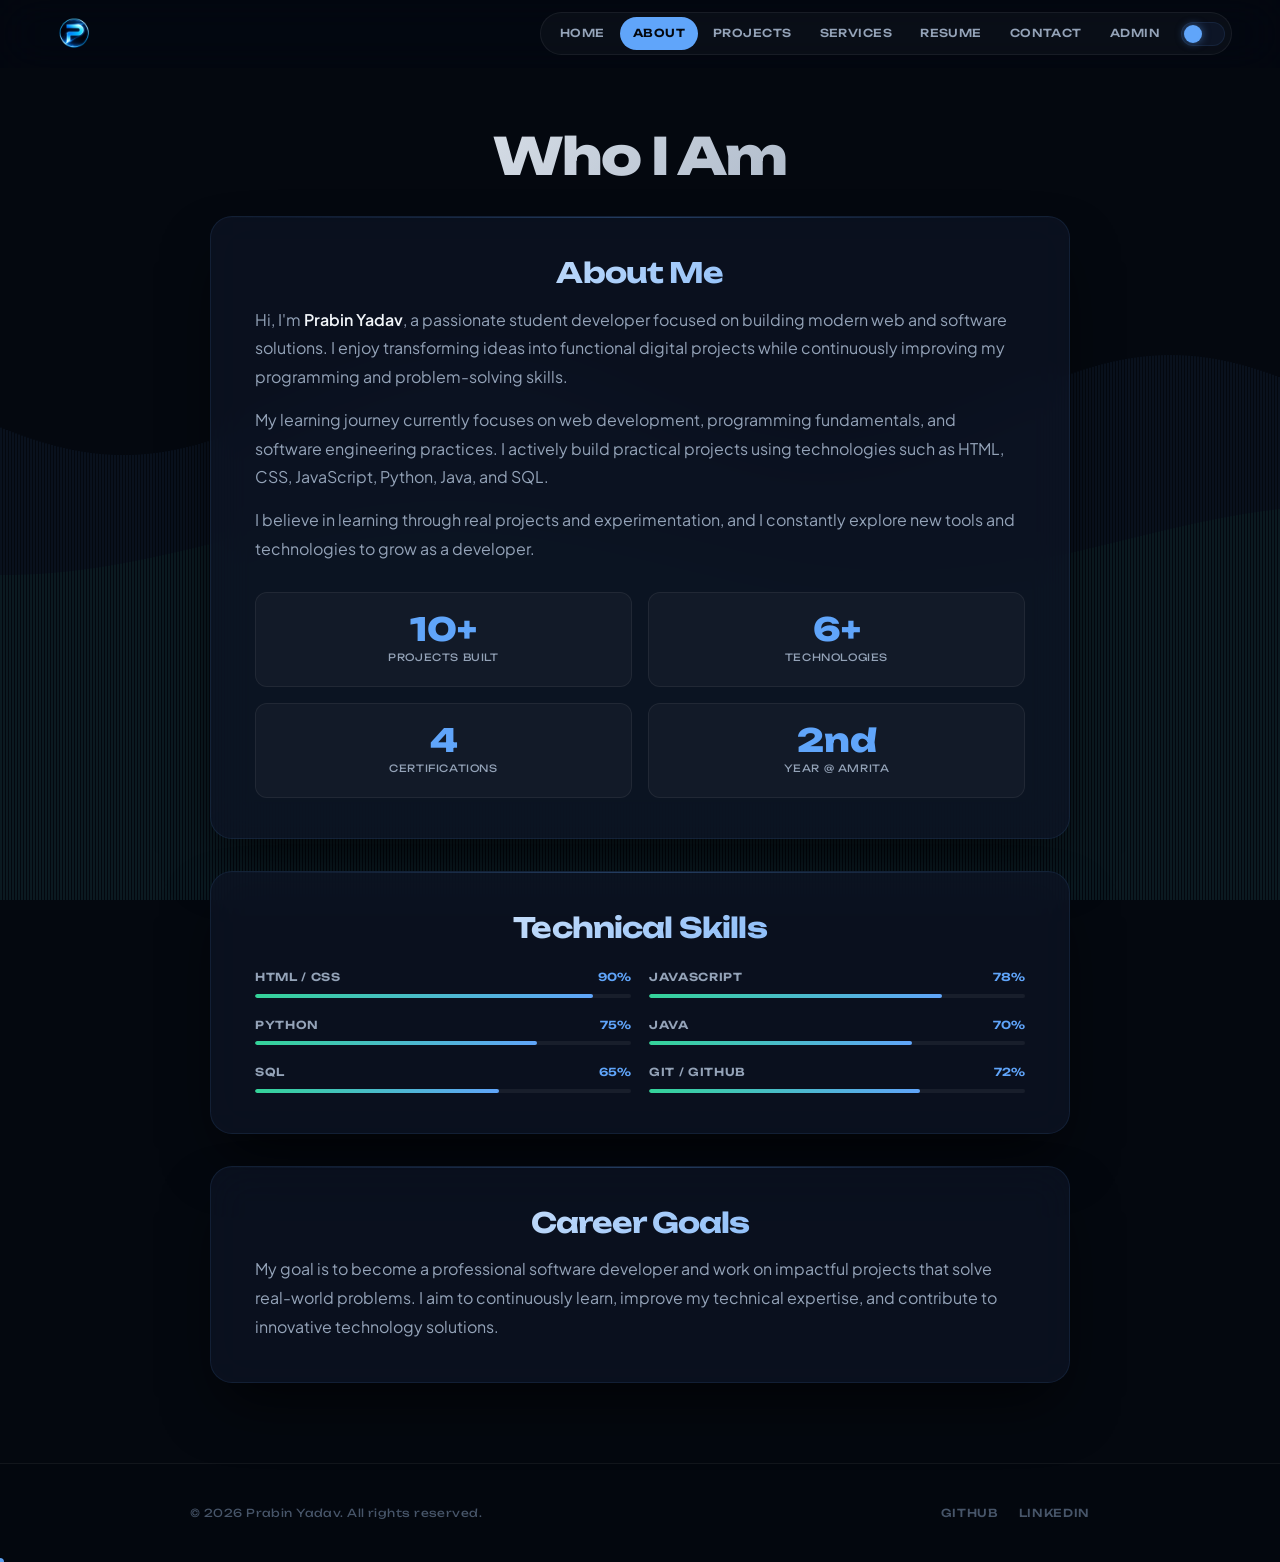
==== commit 607f3a8e: "Change ranking from 1st to 2nd in about.html" ====
--- a/about.html
+++ b/about.html
@@ -70,7 +70,7 @@
     </div>
 
     <div class="stat-box">
-      <div class="stat-num">1st</div>
+      <div class="stat-num">2nd</div>
       <div class="stat-label">Year @ Amrita</div>
     </div>
 
--- a/css/style.css
+++ b/css/style.css
@@ -327,6 +327,16 @@
   nav {
     width: 100%;
     justify-content: flex-end;
+    
+    pointer-events: none;
+  }
+
+  nav > *:not(.menu-toggle) {
+    pointer-events: auto;
+  }
+
+  .menu-toggle {
+    pointer-events: auto;
   }
 
   .menu-toggle {
@@ -334,27 +344,53 @@
     font-size: 26px;
     cursor: pointer;
     color: var(--text);
-    z-index: 1100;
+    
+    position: fixed;
+    top: 12px;
+    right: 16px;
+    z-index: 4000;
+    background: rgba(4, 8, 15, 0.85);
+    backdrop-filter: blur(12px);
+    -webkit-backdrop-filter: blur(12px);
+    border: 1px solid rgba(96,165,250,0.2);
+    border-radius: 10px;
+    width: 44px;
+    height: 44px;
   }
 
   .nav-links {
     position: fixed;
-    top: 0;
-    right: -120%;
-    width: 60%;
-    max-width: 250px;
-    height: 100vh;
+    top: 64px;
+    right: 12px;
+    left: auto;
+    width: 200px;
+    height: auto;
     background: rgba(4, 8, 15, 0.97);
+    backdrop-filter: blur(20px);
+    -webkit-backdrop-filter: blur(20px);
+    border: 1px solid rgba(96,165,250,0.18);
+    border-radius: 16px;
     display: flex;
     flex-direction: column;
     align-items: center;
-    padding-top: 90px;
-    gap: 0;
-    transition: right 0.35s ease;
-    z-index: 1500;
-    box-shadow: -5px 0 20px rgba(0, 0, 0, 0.5);
-    overflow-y: auto;
-    -webkit-overflow-scrolling: touch;
+    padding: 10px 8px;
+    gap: 2px;
+    
+    opacity: 0;
+    pointer-events: none;
+    transform: translateY(-8px) scale(0.96);
+    transform-origin: top right;
+    transition: opacity 0.25s ease, transform 0.25s ease;
+    z-index: 3500;
+    box-shadow: 0 12px 40px rgba(0,0,0,0.6), 0 0 0 1px rgba(96,165,250,0.08);
+    overflow: visible;
+  }
+
+  .nav-links.active {
+    opacity: 1 !important;
+    pointer-events: auto !important;
+    transform: translateY(0) scale(1) !important;
+    right: 12px !important;
   }
 
   .light .nav-links {
@@ -362,13 +398,19 @@
   }
 
   .nav-links a {
-    margin: 14px 0;
-    font-size: 18px;
-    color: white;
-    padding: 6px 16px;
-    border-radius: 8px;
-    width: auto;
+    margin: 0;
+    font-size: 13px;
+    color: var(--text-2);
+    padding: 11px 16px;
+    border-radius: 10px;
+    width: 100%;
     text-align: center;
+    transition: background 0.2s, color 0.2s;
+  }
+
+  .nav-links a:hover {
+    background: rgba(96,165,250,0.08);
+    color: var(--text);
   }
 
   .light .nav-links a {
@@ -380,12 +422,9 @@
     background: rgba(96, 165, 250, 0.1);
   }
 
-  .nav-links.active {
-    right: 0;
-  }
 
   .mode-toggle {
-    margin: 20px auto 0;
+    margin: 8px auto 4px;
   }
 }
 
@@ -401,9 +440,7 @@
 
 
 body.menu-open #menuToggle {
-  position: fixed;
-  right: 20px;
-  top: 20px;
+  
   z-index: 4000;
 }
 
@@ -664,26 +701,7 @@
   background: rgba(96,165,250,.06);
 }
 
-.scroll-hint {
-  position: absolute;
-  bottom: 28px;
-  left: 50%;
-  transform: translateX(-50%);
-  display: flex;
-  flex-direction: column;
-  align-items: center;
-  gap: 6px;
-  font-family: var(--font-display);
-  font-size: 9px;
-  letter-spacing: 0.15em;
-  text-transform: uppercase;
-  color: var(--text-3);
-  animation: fadeSlideUp 1s .8s ease both;
-}
-
-.scroll-hint span { 
-  animation: scrollBounce 1.8s ease-in-out infinite; 
-}
+
 
 @keyframes scrollBounce {
   0%,100% { 
